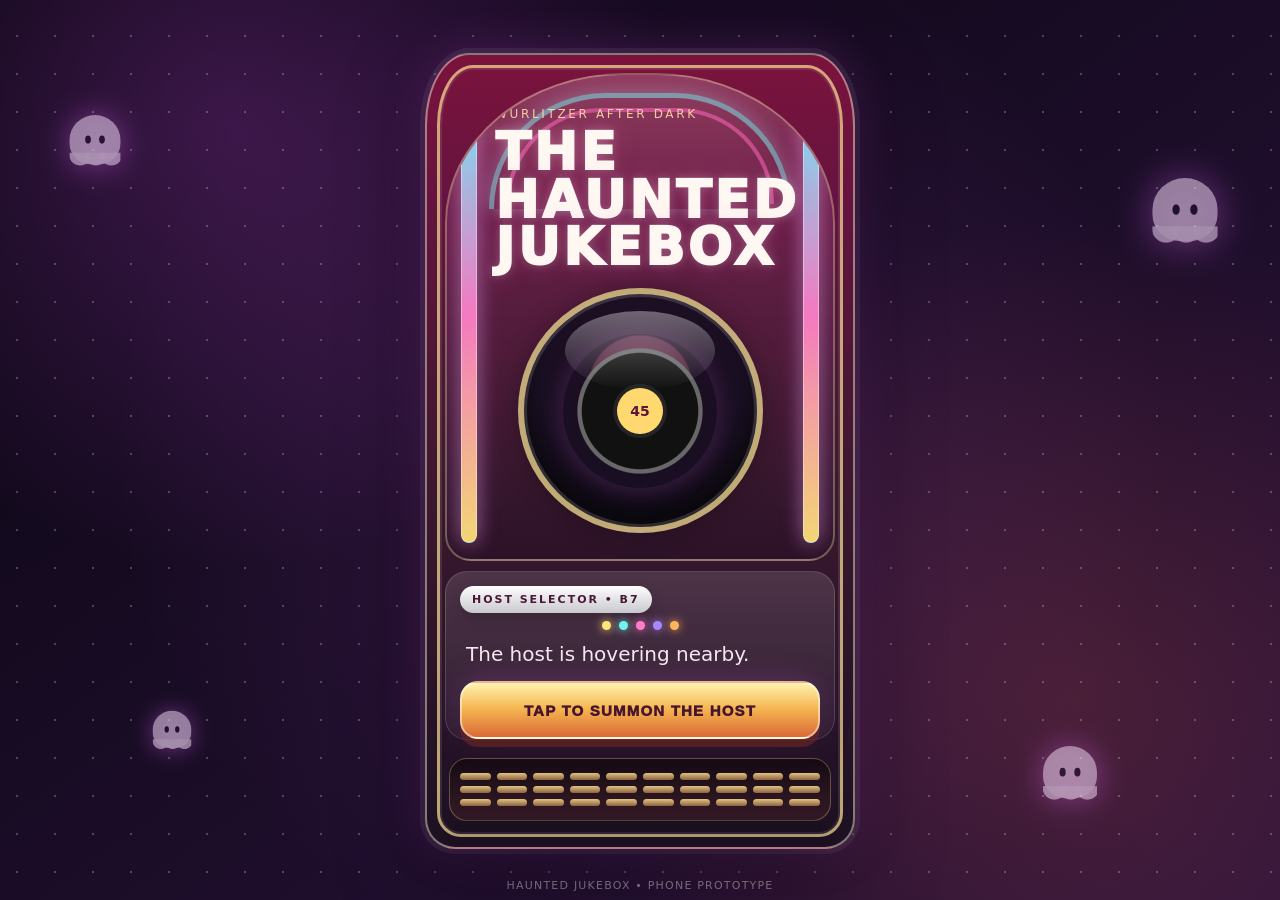
==== index.html @ e30c1eb3 "Add real Apple catalogue confirmation screen" ====
<!doctype html>
<html lang="en">
<head>
<meta charset="utf-8">
<meta name="viewport" content="width=device-width,initial-scale=1,viewport-fit=cover,user-scalable=no">
<meta name="theme-color" content="#150d24">
<meta name="apple-mobile-web-app-capable" content="yes">
<meta name="apple-mobile-web-app-status-bar-style" content="black-translucent">
<meta name="apple-mobile-web-app-title" content="Haunted Jukebox">
<link rel="manifest" href="manifest.webmanifest">
<title>The Haunted Jukebox</title>
<link rel="stylesheet" href="styles.css?v=3">
<style>
.catalog{margin:14px auto 0;max-width:590px}.catalog[hidden]{display:none}.track-card{display:grid;grid-template-columns:86px 1fr;gap:14px;align-items:center;padding:12px;border-radius:20px;background:rgba(255,255,255,.95);color:#251436;text-align:left;box-shadow:0 16px 45px rgba(0,0,0,.28)}.track-art{width:86px;height:86px;border-radius:14px;object-fit:cover;box-shadow:0 8px 20px rgba(0,0,0,.18)}.track-title{font-size:18px;font-weight:950;line-height:1.08}.track-artist{margin-top:5px;font-size:15px;font-weight:800;color:#694d75}.track-album{margin-top:3px;font-size:12px;color:#8b738f;white-space:nowrap;overflow:hidden;text-overflow:ellipsis}.track-actions{grid-column:1/-1;display:flex;gap:9px;justify-content:center;flex-wrap:wrap;margin-top:3px}.track-actions button,.track-actions a{min-height:44px;padding:10px 15px;border-radius:999px;font-weight:950;font-size:13px;text-decoration:none;border:0}.yes-track{background:#251436;color:#fff}.no-track{background:#eee3f2;color:#42244f}.apple-link{background:#f5b550;color:#42152c}.catalog-note{margin-top:8px;font-size:12px;color:#d9cbe2;line-height:1.3}.searching{padding:12px;color:#eadff2;font-weight:800}@media(max-width:390px){.track-card{grid-template-columns:70px 1fr;gap:10px}.track-art{width:70px;height:70px}.track-title{font-size:16px}.track-actions button,.track-actions a{padding:9px 12px;font-size:12px}}
</style>
</head>
<body>
<div class="app">
  <div class="stars"></div>
  <div class="aura"></div>
  <div class="ghost-layer" aria-hidden="true">
    <div class="ghost g1"><i class="eye l"></i><i class="eye r"></i></div>
    <div class="ghost g2"><i class="eye l"></i><i class="eye r"></i></div>
    <div class="ghost g3"><i class="eye l"></i><i class="eye r"></i></div>
    <div class="ghost g4"><i class="eye l"></i><i class="eye r"></i></div>
    <div class="ghost g5"><i class="eye l"></i><i class="eye r"></i></div>
    <div class="ghost g6"><i class="eye l"></i><i class="eye r"></i></div>
  </div>

  <section id="door" class="screen active" aria-label="Haunted Jukebox entrance">
    <div class="doorstage">
      <div class="jukebox" aria-label="A glowing 1950s style haunted jukebox">
        <div class="juke-arch">
          <div class="lightbar left" aria-hidden="true"></div>
          <div class="lightbar right" aria-hidden="true"></div>
          <div class="arc-glow" aria-hidden="true"></div>
          <div class="juke-title">
            <div class="juke-small">Wurlitzer after dark</div>
            <div class="logo">The Haunted<br>Jukebox</div>
          </div>
          <div class="juke-window" aria-hidden="true"><div class="record-label">45</div></div>
        </div>
        <div class="selector-panel">
          <div class="chrome-pill">Host selector • B7</div>
          <div class="selector-lights" aria-hidden="true"><span></span><span></span><span></span><span></span><span></span></div>
          <div class="kicker">The host is hovering nearby.</div>
          <button id="summon" class="summon" type="button">Tap to summon the host</button>
        </div>
        <div class="grille" aria-hidden="true">
          <span></span><span></span><span></span><span></span><span></span><span></span><span></span><span></span><span></span><span></span>
          <span></span><span></span><span></span><span></span><span></span><span></span><span></span><span></span><span></span><span></span>
          <span></span><span></span><span></span><span></span><span></span><span></span><span></span><span></span><span></span><span></span>
        </div>
      </div>
    </div>
  </section>

  <section id="entry" class="screen" aria-label="Song request">
    <div class="center">
      <div class="host" aria-hidden="true"><i class="eye l"></i><i class="eye r"></i><span class="mouth"></span><span class="bow"></span></div>
      <div class="bubble" id="greeting">Darling, where have you been?</div>
      <form id="requestForm" class="inputwrap">
        <input id="request" autocomplete="off" autocapitalize="words" enterkeyhint="go" placeholder="Type a song or artist…" aria-label="Song request">
        <button class="go" type="submit">Ask</button>
      </form>
      <div class="pickrow"><button id="youChoose" class="choose" type="button">YOU CHOOSE</button></div>
      <div id="response" class="response">Choose a song, or let me choose for you, darling.</div>
      <div id="catalog" class="catalog" hidden></div>
      <button id="back" class="back" type="button">Return to the door</button>
    </div>
  </section>

  <div class="footer">HAUNTED JUKEBOX • PHONE PROTOTYPE</div>
</div>
<script src="app.js?v=3"></script>
</body>
</html>
---- styles.css ----
:root{
  --bg1:#0a0612;
  --bg2:#2a123b;
  --ink:#fff8ff;
  --muted:#e5d5ef;
  --ghost-hue:286;
  --beat:1;
}
*{box-sizing:border-box;-webkit-tap-highlight-color:transparent}
html,body{margin:0;width:100%;height:100%;overflow:hidden;background:#090510;color:var(--ink);font-family:ui-rounded,"SF Pro Rounded","Avenir Next",system-ui,sans-serif}
body{
  background:
    radial-gradient(circle at 18% 14%,hsla(var(--ghost-hue),90%,63%,.22),transparent 34%),
    radial-gradient(circle at 84% 78%,hsla(calc(var(--ghost-hue) + 78),88%,62%,.18),transparent 38%),
    linear-gradient(145deg,var(--bg1),var(--bg2));
  transition:background .8s ease;
}
.app{position:relative;width:100%;height:100%;overflow:hidden;isolation:isolate}
.stars{position:absolute;inset:-15%;opacity:.24;background-image:radial-gradient(circle,#fff 1px,transparent 1.4px);background-size:38px 38px;animation:stars 28s linear infinite;z-index:-4}
@keyframes stars{to{transform:translate3d(76px,114px,0)}}
.aura{position:absolute;inset:-15%;background:radial-gradient(circle at 50% 50%,hsla(var(--ghost-hue),100%,70%,.13),transparent 52%);animation:aura 920ms ease-in-out infinite alternate;z-index:-3}
@keyframes aura{to{transform:scale(1.08);opacity:.68}}
.ghost-layer{position:absolute;inset:0;overflow:hidden;pointer-events:none;z-index:-1}
.ghost{--s:1;position:absolute;width:62px;height:78px;opacity:.62;transform:scale(var(--s));filter:drop-shadow(0 0 calc(12px + 8px * var(--beat)) hsla(var(--ghost-hue),100%,72%,.72));animation:float var(--dur,7s) ease-in-out infinite alternate,sway var(--sway,12s) ease-in-out infinite alternate}
.ghost::before{content:"";position:absolute;inset:0 0 18px;background:hsla(var(--ghost-hue),86%,93%,.86);border-radius:50% 50% 42% 42%;transition:background .7s ease}
.ghost::after{content:"";position:absolute;left:0;right:0;bottom:7px;height:25px;background:radial-gradient(circle at 13px 2px,hsla(var(--ghost-hue),86%,93%,.86) 0 13px,transparent 14px),radial-gradient(circle at 32px 2px,hsla(var(--ghost-hue),86%,93%,.86) 0 13px,transparent 14px),radial-gradient(circle at 51px 2px,hsla(var(--ghost-hue),86%,93%,.86) 0 13px,transparent 14px);transition:background .7s ease}
.eye{position:absolute;top:25px;width:7px;height:10px;background:#251436;border-radius:50%;z-index:2}.eye.l{left:19px}.eye.r{right:19px}
@keyframes float{from{translate:0 0;rotate:-2deg}to{translate:0 -22px;rotate:3deg}}
@keyframes sway{from{margin-left:-16px}to{margin-left:34px}}
.g1{left:5%;top:12%;--s:.82;--dur:5.8s;--sway:11s;animation-delay:-2s}
.g2{right:5%;top:20%;--s:1.05;--dur:7.2s;--sway:15s;animation-delay:-5s}
.g3{left:11%;bottom:14%;--s:.62;--dur:6.5s;--sway:13s;animation-delay:-4s}
.g4{right:14%;bottom:9%;--s:.87;--dur:5.4s;--sway:10s;animation-delay:-3s}
.g5{left:47%;top:5%;--s:.48;--dur:8.1s;--sway:16s;animation-delay:-7s}
.g6{right:42%;bottom:4%;--s:.42;--dur:7.6s;--sway:14s;animation-delay:-6s}
.screen{position:absolute;inset:0;display:none;align-items:center;justify-content:center;padding:max(24px,env(safe-area-inset-top)) 16px max(22px,env(safe-area-inset-bottom));overflow:auto}
.screen.active{display:flex}
.center{width:min(660px,100%);text-align:center}
.doorstage{width:min(430px,100%);margin:0 auto}
.jukebox{position:relative;padding:18px 18px 24px;border-radius:44px 44px 30px 30px / 72px 72px 30px 30px;background:linear-gradient(180deg,#7b133c 0%,#65143f 18%,#3b1830 55%,#1c1122 100%);border:2px solid rgba(255,247,221,.46);box-shadow:0 26px 80px rgba(0,0,0,.5),0 0 0 5px rgba(255,255,255,.07),0 0 48px hsla(var(--ghost-hue),90%,65%,.24);overflow:hidden}
.jukebox:before{content:"";position:absolute;inset:10px;border-radius:36px 36px 24px 24px / 60px 60px 24px 24px;border:3px solid rgba(244,217,148,.74);box-shadow:inset 0 0 0 2px rgba(255,255,255,.1);pointer-events:none}
.jukebox:after{content:"";position:absolute;left:26px;right:26px;bottom:14px;height:10px;border-radius:999px;background:rgba(0,0,0,.26);filter:blur(8px);pointer-events:none}
.juke-arch{position:relative;padding:20px 18px 14px;border-radius:180px 180px 26px 26px / 150px 150px 26px 26px;background:linear-gradient(180deg,rgba(255,255,255,.18),rgba(255,255,255,.05) 28%,rgba(12,4,13,.2) 100%);border:2px solid rgba(255,233,174,.34);overflow:hidden}
.lightbar{position:absolute;top:12px;bottom:16px;width:16px;border-radius:999px;border:1px solid rgba(255,255,255,.45);background:linear-gradient(180deg,#6cf3ff 0%,#ff7fc9 50%,#ffe37b 100%);box-shadow:0 0 18px rgba(255,255,255,.25),0 0 24px hsla(var(--ghost-hue),95%,70%,.42);opacity:.94}
.lightbar.left{left:14px;animation:tubePulse 1.35s ease-in-out infinite}.lightbar.right{right:14px;animation:tubePulse 1.35s ease-in-out .45s infinite}
@keyframes tubePulse{0%,100%{filter:brightness(.92);opacity:.78}50%{filter:brightness(1.22);opacity:1;box-shadow:0 0 24px rgba(255,255,255,.4),0 0 34px hsla(var(--ghost-hue),95%,70%,.56)}}
.arc-glow{position:absolute;left:42px;right:42px;top:18px;height:116px;border:5px solid rgba(121,255,250,.48);border-bottom:0;border-radius:140px 140px 0 0;box-shadow:0 0 18px rgba(128,255,251,.24),0 0 24px rgba(255,94,182,.18)}
.arc-glow{animation:arcPulse 1.65s ease-in-out infinite alternate}.arc-glow:after{content:"";position:absolute;left:12px;right:12px;top:10px;height:92px;border:4px solid rgba(255,103,186,.55);border-bottom:0;border-radius:120px 120px 0 0;animation:arcPulse 1.65s ease-in-out .35s infinite alternate}
@keyframes arcPulse{from{opacity:.68;filter:saturate(.92)}to{opacity:1;filter:saturate(1.25) brightness(1.14)}}
.juke-title{position:relative;padding:12px 30px 8px;z-index:2}
.juke-small{font-size:12px;letter-spacing:.22em;text-transform:uppercase;color:#ffdca8;opacity:.9;margin-bottom:8px}
.logo{font-size:clamp(30px,8.2vw,52px);line-height:.92;letter-spacing:.06em;font-weight:950;text-transform:uppercase;color:#fff7f2;text-shadow:0 0 10px rgba(255,255,255,.22),0 0 24px rgba(255,105,180,.26)}
.juke-window{position:relative;width:min(245px,78vw);aspect-ratio:1/1;margin:8px auto 12px;border-radius:50%;border:6px solid rgba(250,223,152,.76);box-shadow:inset 0 0 0 3px rgba(255,255,255,.14),0 0 24px rgba(0,0,0,.28);background:radial-gradient(circle at 50% 40%,rgba(255,255,255,.22),rgba(255,255,255,.04) 28%,rgba(18,11,30,.8) 29%,rgba(25,15,34,.98) 54%,rgba(10,7,13,1) 72%);overflow:hidden}
.juke-window:before{content:"";position:absolute;inset:17%;border-radius:50%;background:radial-gradient(circle at 50% 50%,#e74987 0 15%,#ffd98a 16% 19%,#111 20% 53%,#686868 54% 57%,transparent 58%);box-shadow:0 0 24px hsla(var(--ghost-hue),95%,72%,.2)}
.juke-window:after{content:"";position:absolute;left:18%;right:18%;top:7%;height:34%;border-radius:50%;background:linear-gradient(180deg,rgba(255,255,255,.36),transparent)}
.record-label{position:absolute;left:50%;top:50%;transform:translate(-50%,-50%);width:46px;height:46px;border-radius:50%;display:grid;place-items:center;background:#ffd86f;color:#601339;font-weight:900;font-size:14px;z-index:2;box-shadow:0 0 0 4px rgba(255,255,255,.08)}
.selector-panel{position:relative;margin-top:10px;padding:14px 14px 0;background:linear-gradient(180deg,rgba(255,255,255,.13),rgba(255,255,255,.04));border-radius:22px;border:1px solid rgba(255,255,255,.16)}
.chrome-pill{display:inline-block;margin-bottom:8px;padding:7px 12px;border-radius:999px;background:linear-gradient(180deg,#fefefe,#c8c8cf);color:#4a1837;font-size:11px;font-weight:900;letter-spacing:.18em;text-transform:uppercase;box-shadow:0 5px 14px rgba(0,0,0,.18)}
.selector-lights{display:flex;justify-content:center;gap:8px;margin:0 auto 11px}.selector-lights span{width:9px;height:9px;border-radius:50%;background:#ffe477;box-shadow:0 0 10px #ffe477;animation:blink 1.1s ease-in-out infinite}.selector-lights span:nth-child(2){background:#71f4ef;box-shadow:0 0 10px #71f4ef;animation-delay:.18s}.selector-lights span:nth-child(3){background:#ff7dc9;box-shadow:0 0 10px #ff7dc9;animation-delay:.36s}.selector-lights span:nth-child(4){background:#a987ff;box-shadow:0 0 10px #a987ff;animation-delay:.54s}.selector-lights span:nth-child(5){background:#ffb45e;box-shadow:0 0 10px #ffb45e;animation-delay:.72s}@keyframes blink{0%,100%{transform:scale(.75);opacity:.48}50%{transform:scale(1.18);opacity:1}}
.kicker{margin:0 6px 14px;font-size:clamp(16px,4.4vw,20px);color:#f8e6f1;line-height:1.3}
.summon{width:100%;min-height:58px;padding:15px 20px;border-radius:18px;border:2px solid rgba(255,255,255,.48);background:linear-gradient(180deg,#fff3b0 0%,#f5b550 48%,#d96a37 100%);color:#48152e;font-weight:950;font-size:15px;letter-spacing:.08em;text-transform:uppercase;box-shadow:0 8px 0 rgba(101,35,34,.7),0 14px 28px rgba(0,0,0,.28),0 0 30px hsla(var(--ghost-hue),95%,72%,.25);animation:summon 1.85s ease-in-out infinite}
.summon:active{transform:translateY(4px);box-shadow:0 4px 0 rgba(101,35,34,.7),0 10px 16px rgba(0,0,0,.24)}
@keyframes summon{50%{filter:brightness(1.04);box-shadow:0 8px 0 rgba(101,35,34,.7),0 14px 28px rgba(0,0,0,.28),0 0 42px hsla(var(--ghost-hue),95%,72%,.4)}}
.grille{display:grid;grid-template-columns:repeat(10,1fr);gap:6px;margin:18px 4px 2px;padding:14px 10px;border-radius:18px;background:linear-gradient(180deg,rgba(20,10,17,.84),rgba(66,32,40,.65));border:1px solid rgba(247,222,165,.3)}
.grille span{height:7px;border-radius:999px;background:linear-gradient(180deg,#f3d98f,#9a6a43);opacity:.9}
.host{width:126px;height:154px;margin:0 auto 20px;position:relative;filter:drop-shadow(0 0 30px hsla(var(--ghost-hue),100%,72%,.72));animation:hostBob 2.6s ease-in-out infinite}
.host:before{content:"";position:absolute;inset:0 0 30px;background:rgba(255,255,255,.94);border-radius:55% 55% 42% 42%}
.host:after{content:"";position:absolute;left:0;right:0;bottom:10px;height:44px;background:radial-gradient(circle at 24px 2px,#fff 0 24px,transparent 25px),radial-gradient(circle at 63px 2px,#fff 0 24px,transparent 25px),radial-gradient(circle at 102px 2px,#fff 0 24px,transparent 25px)}
.host .eye{top:47px;width:11px;height:15px}.host .eye.l{left:35px}.host .eye.r{right:35px}
.mouth{position:absolute;z-index:3;top:80px;left:53px;width:20px;height:10px;border-bottom:4px solid #251436;border-radius:0 0 50% 50%}
.bow{position:absolute;z-index:4;bottom:31px;left:42px;width:0;height:0;border-top:13px solid transparent;border-bottom:13px solid transparent;border-right:21px solid hsl(var(--ghost-hue) 75% 58%)}
.bow:after{content:"";position:absolute;left:20px;top:-13px;border-top:13px solid transparent;border-bottom:13px solid transparent;border-left:21px solid hsl(var(--ghost-hue) 75% 58%)}
@keyframes hostBob{50%{transform:translateY(-9px) rotate(1deg)}}
.bubble{max-width:610px;margin:0 auto 20px;padding:18px 20px;border-radius:25px;background:rgba(255,255,255,.96);color:#28183b;font-weight:900;font-size:clamp(22px,6vw,35px);line-height:1.13;box-shadow:0 18px 70px rgba(0,0,0,.36)}
.inputwrap{display:flex;gap:10px;padding:10px;background:rgba(255,255,255,.1);border:1px solid rgba(255,255,255,.23);border-radius:19px;backdrop-filter:blur(18px)}
input{flex:1;min-width:0;border:0;outline:0;background:transparent;color:#fff;font-size:19px;padding:10px 9px}input::placeholder{color:#d7cce2}
.go{border:0;border-radius:14px;padding:12px 16px;background:#fff;color:#251436;font-weight:950}
.pickrow{display:flex;gap:10px;justify-content:center;align-items:center;margin-top:12px}
.choose{min-height:48px;padding:12px 18px;border-radius:999px;border:1px solid rgba(255,255,255,.3);background:rgba(255,255,255,.12);color:#fff;font-weight:950;letter-spacing:.035em;box-shadow:0 0 24px hsla(var(--ghost-hue),95%,70%,.12);backdrop-filter:blur(16px)}
.response{min-height:46px;margin:14px auto 0;padding:0 8px;color:#eadff2;font-size:16px;line-height:1.35}
.back{margin-top:12px;border:0;background:transparent;color:#cdbddd;text-decoration:underline;text-underline-offset:4px;font-size:14px}
.footer{position:absolute;left:0;right:0;bottom:max(8px,env(safe-area-inset-bottom));text-align:center;font-size:11px;letter-spacing:.11em;color:rgba(255,255,255,.38);pointer-events:none}
@media(max-width:390px){.ghost.g5,.ghost.g6{display:none}.doorstage{width:100%}.jukebox{padding:14px 14px 20px}.juke-arch{padding:16px 12px 12px}.lightbar{width:13px}.arc-glow{left:34px;right:34px;height:96px}.logo{font-size:clamp(26px,8vw,42px)}.juke-window{width:min(212px,72vw)}.chrome-pill{font-size:10px;letter-spacing:.14em}.summon{font-size:14px;padding:14px 16px}.host{width:112px;height:137px}.host .eye{top:42px}.host .eye.l{left:32px}.host .eye.r{right:32px}.mouth{top:72px;left:47px}.bow{bottom:27px;left:37px}}
@media(prefers-reduced-motion:reduce){*{animation-duration:.001ms!important;animation-iteration-count:1!important}}
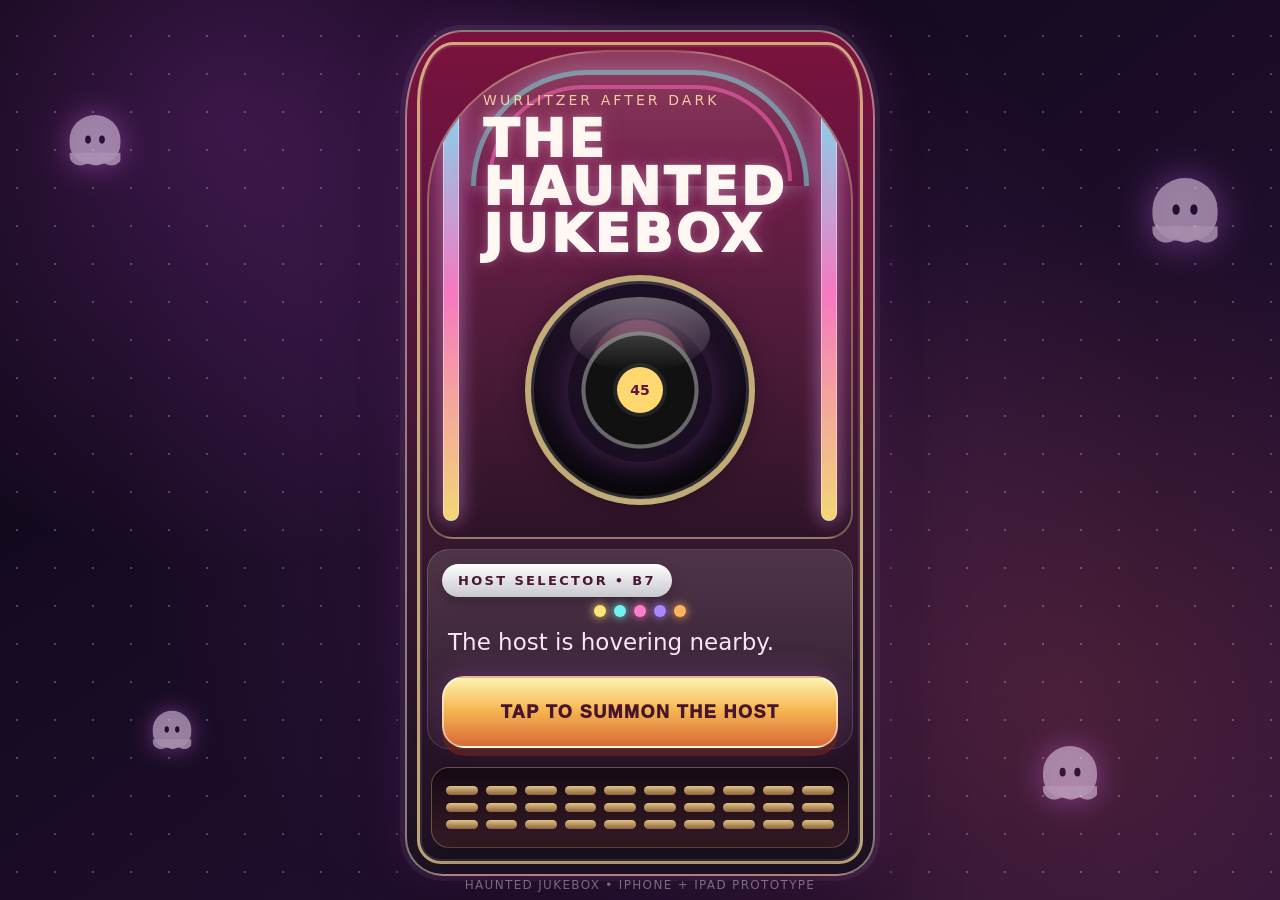
==== commit 35f21c40: "Optimise Haunted Jukebox layout for iPad" ====
--- a/index.html
+++ b/index.html
@@ -9,9 +9,58 @@
 <meta name="apple-mobile-web-app-title" content="Haunted Jukebox">
 <link rel="manifest" href="manifest.webmanifest">
 <title>The Haunted Jukebox</title>
-<link rel="stylesheet" href="styles.css?v=3">
+<link rel="stylesheet" href="styles.css?v=4">
 <style>
-.catalog{margin:14px auto 0;max-width:590px}.catalog[hidden]{display:none}.track-card{display:grid;grid-template-columns:86px 1fr;gap:14px;align-items:center;padding:12px;border-radius:20px;background:rgba(255,255,255,.95);color:#251436;text-align:left;box-shadow:0 16px 45px rgba(0,0,0,.28)}.track-art{width:86px;height:86px;border-radius:14px;object-fit:cover;box-shadow:0 8px 20px rgba(0,0,0,.18)}.track-title{font-size:18px;font-weight:950;line-height:1.08}.track-artist{margin-top:5px;font-size:15px;font-weight:800;color:#694d75}.track-album{margin-top:3px;font-size:12px;color:#8b738f;white-space:nowrap;overflow:hidden;text-overflow:ellipsis}.track-actions{grid-column:1/-1;display:flex;gap:9px;justify-content:center;flex-wrap:wrap;margin-top:3px}.track-actions button,.track-actions a{min-height:44px;padding:10px 15px;border-radius:999px;font-weight:950;font-size:13px;text-decoration:none;border:0}.yes-track{background:#251436;color:#fff}.no-track{background:#eee3f2;color:#42244f}.apple-link{background:#f5b550;color:#42152c}.catalog-note{margin-top:8px;font-size:12px;color:#d9cbe2;line-height:1.3}.searching{padding:12px;color:#eadff2;font-weight:800}@media(max-width:390px){.track-card{grid-template-columns:70px 1fr;gap:10px}.track-art{width:70px;height:70px}.track-title{font-size:16px}.track-actions button,.track-actions a{padding:9px 12px;font-size:12px}}
+.catalog{margin:14px auto 0;max-width:590px}.catalog[hidden]{display:none}.track-card{display:grid;grid-template-columns:86px 1fr;gap:14px;align-items:center;padding:12px;border-radius:20px;background:rgba(255,255,255,.95);color:#251436;text-align:left;box-shadow:0 16px 45px rgba(0,0,0,.28)}.track-art{width:86px;height:86px;border-radius:14px;object-fit:cover;box-shadow:0 8px 20px rgba(0,0,0,.18)}.track-title{font-size:18px;font-weight:950;line-height:1.08}.track-artist{margin-top:5px;font-size:15px;font-weight:800;color:#694d75}.track-album{margin-top:3px;font-size:12px;color:#8b738f;white-space:nowrap;overflow:hidden;text-overflow:ellipsis}.track-actions{grid-column:1/-1;display:flex;gap:9px;justify-content:center;flex-wrap:wrap;margin-top:3px}.track-actions button,.track-actions a{min-height:44px;padding:10px 15px;border-radius:999px;font-weight:950;font-size:13px;text-decoration:none;border:0}.yes-track{background:#251436;color:#fff}.no-track{background:#eee3f2;color:#42244f}.apple-link{background:#f5b550;color:#42152c}.catalog-note{margin-top:8px;font-size:12px;color:#d9cbe2;line-height:1.3}.searching{padding:12px;color:#eadff2;font-weight:800}
+@media(max-width:390px){.track-card{grid-template-columns:70px 1fr;gap:10px}.track-art{width:70px;height:70px}.track-title{font-size:16px}.track-actions button,.track-actions a{padding:9px 12px;font-size:12px}}
+/* iPad portrait and larger tablets */
+@media(min-width:700px){
+  .screen{padding:max(42px,env(safe-area-inset-top)) 36px max(36px,env(safe-area-inset-bottom))}
+  .doorstage{width:min(520px,72vw)}
+  .jukebox{padding:24px 24px 30px;border-radius:56px 56px 38px 38px / 88px 88px 38px 38px}
+  .juke-arch{padding:28px 24px 20px}
+  .logo{font-size:62px}
+  .juke-small{font-size:14px}
+  .juke-window{width:290px}
+  .chrome-pill{font-size:13px;padding:9px 16px}
+  .selector-lights span{width:12px;height:12px}
+  .kicker{font-size:23px;margin-bottom:18px}
+  .summon{min-height:72px;font-size:18px;border-radius:22px}
+  .grille{gap:8px;padding:18px 14px}
+  .grille span{height:9px}
+  .center{width:min(780px,88vw)}
+  .host{width:158px;height:193px;margin-bottom:28px;transform-origin:center}
+  .host .eye{top:58px;width:13px;height:18px}.host .eye.l{left:44px}.host .eye.r{right:44px}
+  .mouth{top:100px;left:67px;width:24px}
+  .bow{bottom:39px;left:53px}
+  .bubble{max-width:760px;padding:24px 28px;border-radius:30px;font-size:42px;margin-bottom:26px}
+  .inputwrap{max-width:760px;margin:0 auto;padding:13px;border-radius:24px}
+  input{font-size:24px;padding:15px 12px}
+  .go{font-size:18px;padding:16px 22px;border-radius:18px}
+  .choose{min-height:60px;font-size:17px;padding:15px 26px}
+  .response{font-size:20px;min-height:54px;max-width:720px}
+  .back{font-size:17px;margin-top:18px}
+  .catalog{max-width:720px}
+  .track-card{padding:18px;border-radius:26px}
+  .track-title{font-size:23px}
+  .track-artist{font-size:18px}
+  .track-actions button,.track-actions a{min-height:52px;font-size:15px;padding:13px 20px}
+  .footer{font-size:12px}
+}
+/* iPad landscape: keep the machine comfortably centred and party-readable */
+@media(min-width:900px) and (orientation:landscape){
+  .doorstage{width:min(470px,42vw)}
+  .jukebox{padding:18px 20px 24px}
+  .juke-window{width:230px}
+  .logo{font-size:52px}
+  .center{width:min(900px,78vw)}
+  .host{width:138px;height:168px;margin-bottom:18px}
+  .host .eye{top:50px}.host .eye.l{left:39px}.host .eye.r{right:39px}
+  .mouth{top:87px;left:59px}.bow{bottom:34px;left:46px}
+  .bubble{font-size:36px;max-width:820px;padding:20px 24px;margin-bottom:18px}
+  .inputwrap{max-width:820px}
+  .catalog{max-width:820px}
+}
 </style>
 </head>
 <body>
@@ -70,8 +119,8 @@
     </div>
   </section>
 
-  <div class="footer">HAUNTED JUKEBOX • PHONE PROTOTYPE</div>
+  <div class="footer">HAUNTED JUKEBOX • IPHONE + IPAD PROTOTYPE</div>
 </div>
-<script src="app.js?v=3"></script>
+<script src="app.js?v=5"></script>
 </body>
-</html>
+</html>
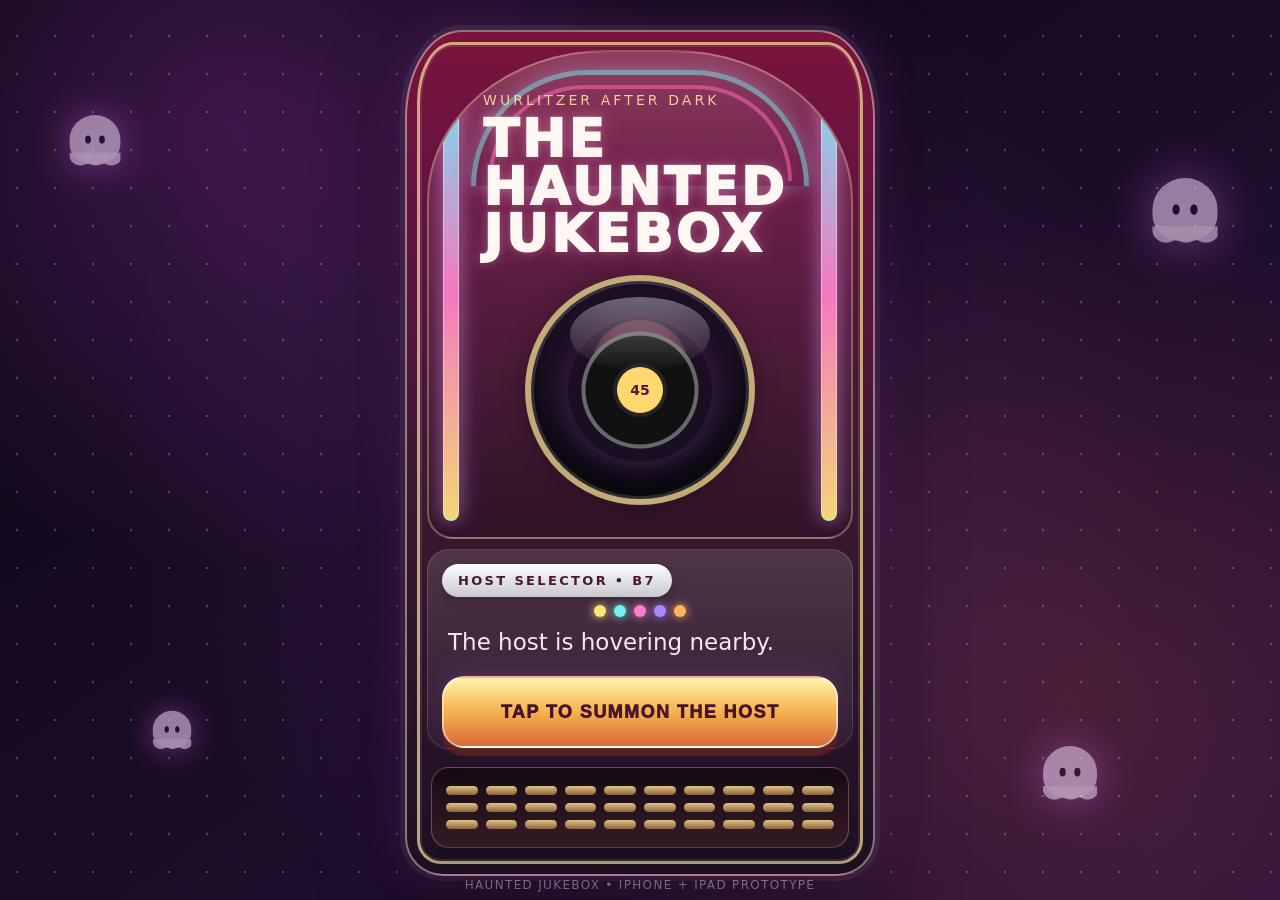
==== commit 1ef13eea: "Bump Haunted Jukebox script for auto-return" ====
--- a/index.html
+++ b/index.html
@@ -121,6 +121,6 @@
 
   <div class="footer">HAUNTED JUKEBOX • IPHONE + IPAD PROTOTYPE</div>
 </div>
-<script src="app.js?v=5"></script>
+<script src="app.js?v=7"></script>
 </body>
 </html>
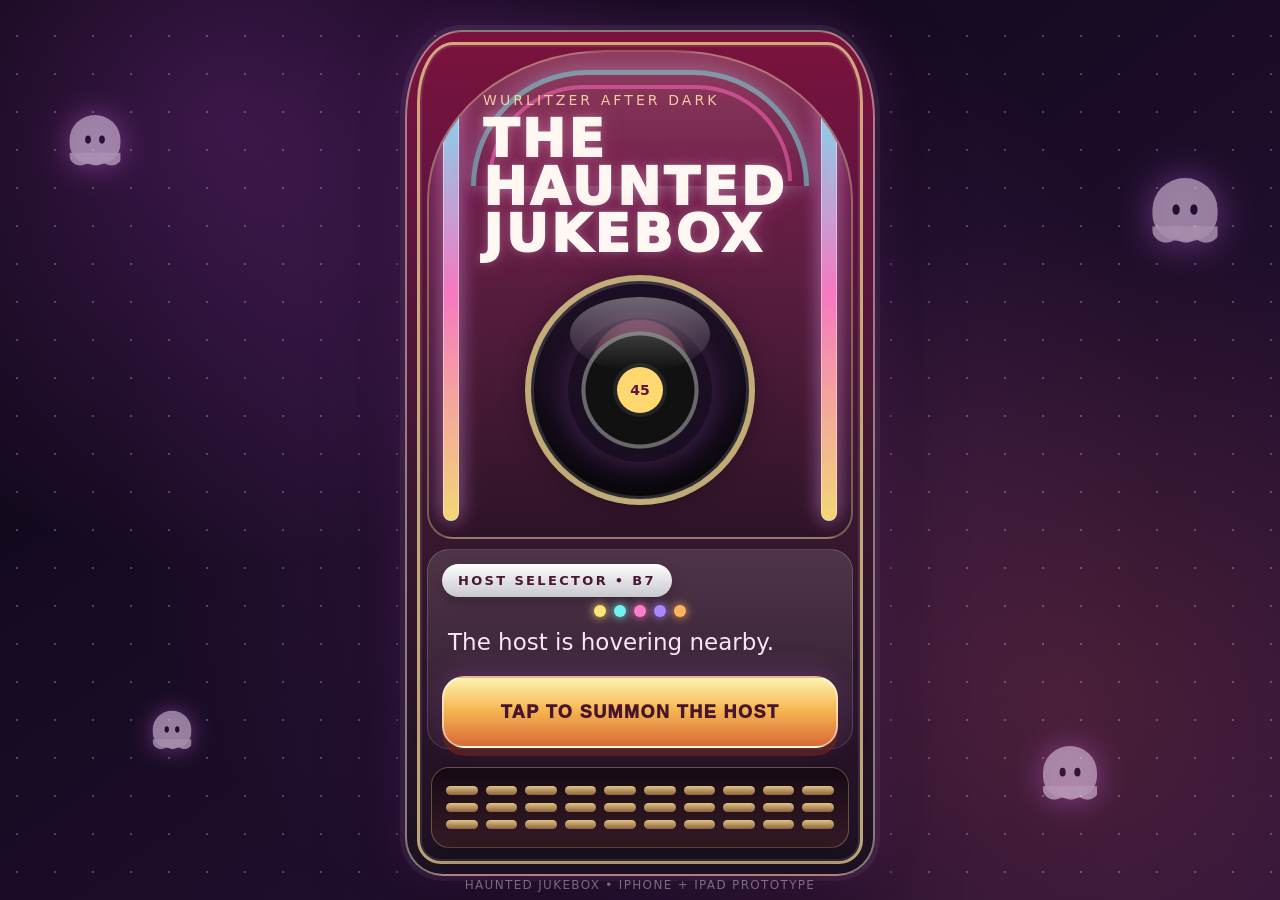
==== commit 9d19425e: "Bump jukebox script for 3-second judgement return" ====
--- a/index.html
+++ b/index.html
@@ -121,6 +121,6 @@
 
   <div class="footer">HAUNTED JUKEBOX • IPHONE + IPAD PROTOTYPE</div>
 </div>
-<script src="app.js?v=7"></script>
+<script src="app.js?v=8"></script>
 </body>
 </html>
